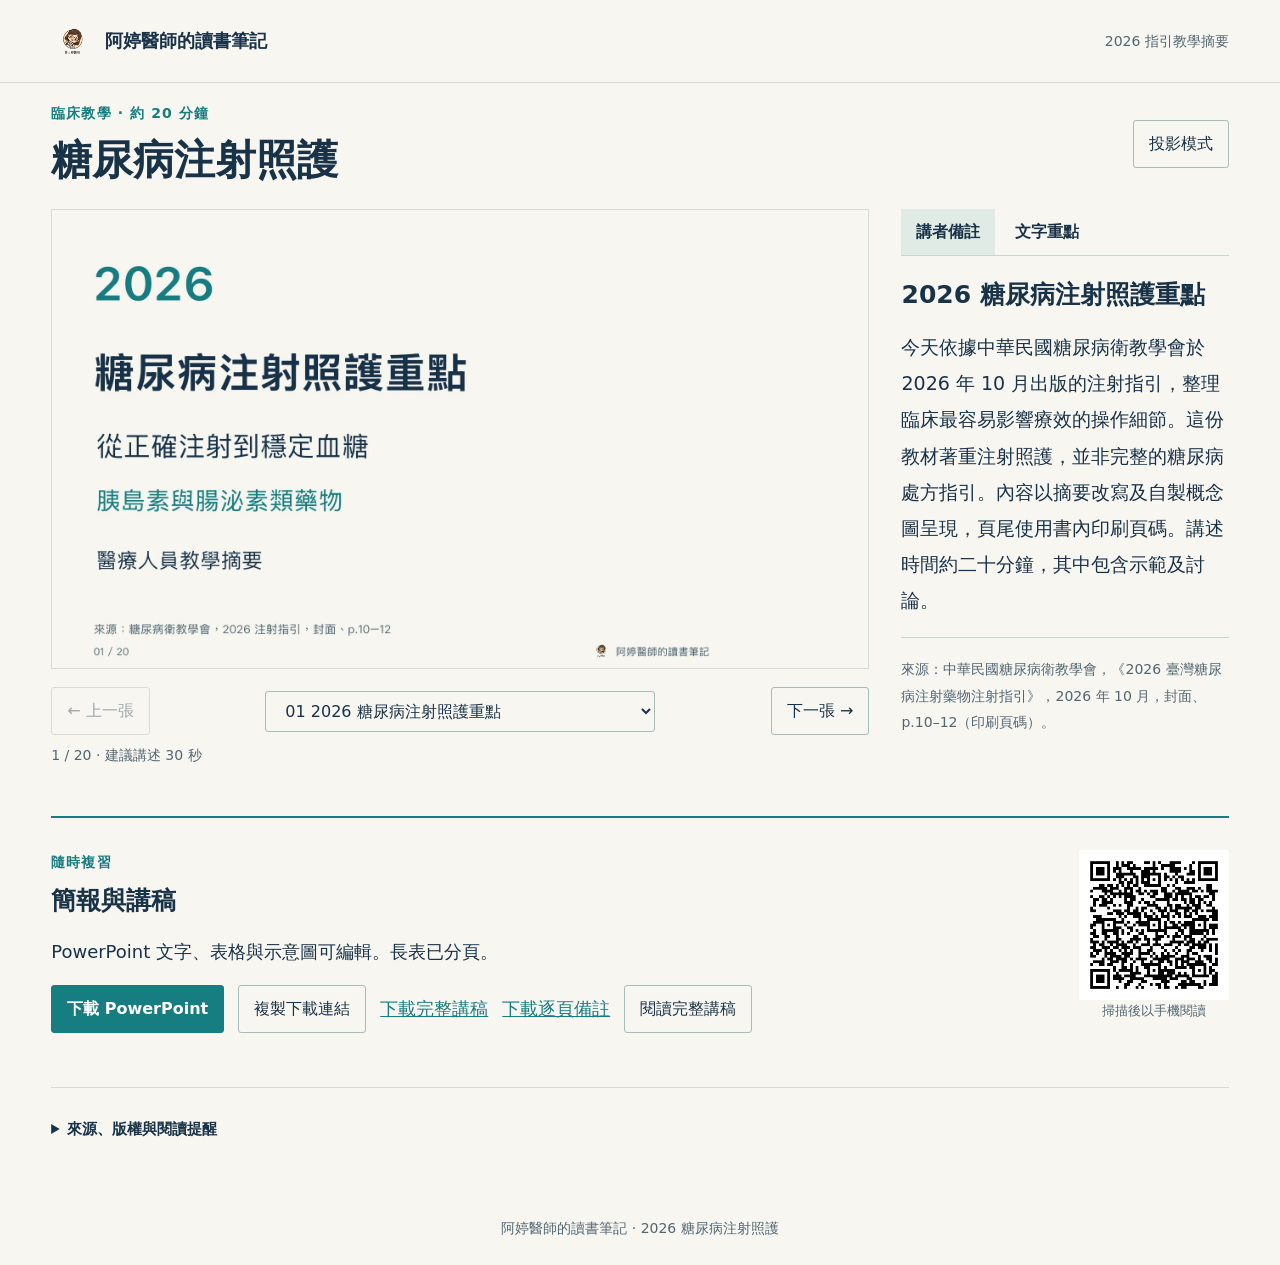
==== index.html @ 989b22d7 "Publish injection-care teaching deck and accessible slide website" ====
<!doctype html>
<html lang="zh-Hant"><head><meta charset="utf-8"><meta name="viewport" content="width=device-width,initial-scale=1"><meta name="description" content="2026 糖尿病注射照護重點：20 張臨床教學投影片、逐頁備註與完整講稿。摘要改寫，不提供原書下載。"><meta property="og:title" content="2026 糖尿病注射照護｜阿婷醫師的讀書筆記"><meta property="og:description" content="注射技巧、輪替、脂肪增生與腸泌素。20 張大字教學簡報及講稿。"><meta property="og:url" content="https://tsn4830-ui.github.io/diabetes-injection-guide-2026/"><meta property="og:image" content="https://tsn4830-ui.github.io/diabetes-injection-guide-2026/assets/og.png"><meta name="twitter:card" content="summary_large_image"><title>2026 糖尿病注射照護｜阿婷醫師的讀書筆記</title><link rel="icon" href="assets/logo.png"><link rel="stylesheet" href="style.css"></head>
<body><header><a class="brand" href="#"><img src="assets/logo.png" alt="阿婷醫師品牌標誌"><span>阿婷醫師的讀書筆記</span></a><span class="edition">2026 指引教學摘要</span></header>
<main><div class="heading"><div><p class="eyebrow">臨床教學 · 約 20 分鐘</p><h1>糖尿病注射照護</h1></div><button id="present" type="button">投影模式</button></div>
<div class="workspace"><section class="viewer" aria-label="投影片檢視器"><img id="slide" alt="第 1 張投影片" src="slides/slide_01.webp" width="1920" height="1080"><nav aria-label="投影片導覽"><button id="prev" type="button">← 上一張</button><label class="selector"><span class="sr">選擇投影片</span><select id="select"></select></label><button id="next" type="button">下一張 →</button></nav><p id="status" class="status" aria-live="polite"></p></section>
<aside><div class="tabs" role="tablist" aria-label="閱讀方式"><button id="note-tab" role="tab" aria-selected="true" aria-controls="notes">講者備註</button><button id="text-tab" role="tab" aria-selected="false" aria-controls="points">文字重點</button></div><section id="notes" role="tabpanel"><h2 id="note-title"></h2><p id="note-body"></p></section><section id="points" role="tabpanel" hidden><h2>本頁重點</h2><ul id="point-list"></ul></section><p id="source" class="source"></p></aside></div>
<section class="downloads"><div><p class="eyebrow">隨時複習</p><h2>簡報與講稿</h2><p>PowerPoint 文字、表格與示意圖可編輯。長表已分頁。</p><div class="actions"><a class="primary" id="pptx" href="2026糖尿病注射照護.pptx" download>下載 PowerPoint</a><button id="copy" type="button">複製下載連結</button><a href="完整講稿.md" download>下載完整講稿</a><a href="逐頁講者備註.md" download>下載逐頁備註</a><button id="speech-toggle" type="button" aria-expanded="false" aria-controls="speech">閱讀完整講稿</button></div><p id="download-status" aria-live="polite"></p><p id="webview" hidden>若在 Facebook 或 Instagram 內無法下載，請用 Safari 或 Chrome 開啟。</p></div><figure><img src="assets/site-qr.png" width="150" height="150" alt="教學網站 QR code"><figcaption>掃描後以手機閱讀</figcaption></figure></section>
<section id="speech" hidden><h2>完整講稿</h2><div id="speech-body"></div></section>
<details class="reference"><summary>來源、版權與閱讀提醒</summary><p>主要來源：中華民國糖尿病衛教學會，《2026 臺灣糖尿病注射藥物注射指引》，2026 年 10 月。<a href="https://www.tade.org.tw/" target="_blank" rel="noopener">學會官方網站</a>。</p><p>本教材為教學摘要改寫，非學會官方教材或勘誤。原書著作權歸原權利人。本站不提供原 PDF、掃描頁或原書圖片，不代表取得原書重製授權。</p><p>兒童較長針頭角度與保存期限的原文差異，見第 19 張。藥品與裝置操作以各產品最新仿單及個別臨床評估為準。</p><p>本站以系統字型呈現，未散布字型檔案。概念圖採原創排版，不是人體定位或解剖量測圖。</p></details></main><footer>阿婷醫師的讀書筆記 · 2026 糖尿病注射照護</footer><script src="data.js"></script><script src="app.js"></script></body></html>
---- style.css ----
*{box-sizing:border-box}body{margin:0;background:#f8f6f0;color:#183248;font-family:"PingFang TC","Noto Sans TC",system-ui,sans-serif;font-size:18px;line-height:1.75}header{max-width:1540px;margin:auto;padding:20px 4vw;border-bottom:1px solid #d6ddd7;display:flex;align-items:center;justify-content:space-between}.brand{display:flex;gap:12px;align-items:center;text-decoration:none;font-weight:700;color:#183248}.brand img{width:42px;height:42px;object-fit:contain}.edition{color:#526773;font-size:14px}main{max-width:1540px;margin:auto;padding:18px 4vw 50px}.heading{display:flex;align-items:center;justify-content:space-between;margin:0 0 22px}h1{font-size:clamp(28px,3.2vw,46px);line-height:1.3;margin:0}h2{font-size:25px;line-height:1.5;margin:0 0 16px}.eyebrow{color:#167d80;letter-spacing:.08em;font-size:14px;font-weight:700;margin:0 0 8px}.workspace{display:grid;grid-template-columns:minmax(0,2.5fr) minmax(280px,1fr);gap:32px}.viewer{min-width:0}#slide{display:block;width:100%;height:auto;aspect-ratio:16/9;object-fit:contain;border:1px solid #d6ddd7}nav{display:flex;align-items:center;gap:12px;justify-content:space-between;margin-top:18px}button,a.primary,select{font:inherit;font-size:16px;border:1px solid #a7bdb7;border-radius:3px;background:transparent;color:#183248;padding:9px 15px;cursor:pointer}button:hover,button[aria-selected=true]{background:#e0ebe5}button:disabled{opacity:.4;cursor:default}button:focus-visible,a:focus-visible,select:focus-visible,summary:focus-visible{outline:3px solid #167d80;outline-offset:4px}a{color:#167d80}select{width:100%;max-width:390px}.selector{flex:1;text-align:center}.status{font-size:14px;color:#526773;margin:8px 0 0}.tabs{display:flex;gap:5px;border-bottom:1px solid #c8d6d0;margin-bottom:20px}.tabs button{border:0;border-radius:0;font-weight:700}aside p{margin-top:0;font-size:19px;line-height:1.9}aside{max-height:760px;overflow:auto}.source{font-size:14px!important;color:#526773;border-top:1px solid #c8d6d0;padding-top:18px}.downloads{margin-top:48px;padding:32px 0;border-top:2px solid #167d80;border-bottom:1px solid #d6ddd7;display:flex;gap:24px;justify-content:space-between}.downloads p{margin-top:0}.actions{display:flex;flex-wrap:wrap;gap:14px;align-items:center}a.primary{background:#167d80;color:white;text-decoration:none;border-color:#167d80;font-weight:700}figure{margin:0;text-align:center;flex-shrink:0}figure img{display:block}figcaption{font-size:13px;color:#526773}#download-status{font-size:14px;min-height:1em;margin:8px 0 0}#speech{max-width:880px;padding-top:35px}#speech article{padding:20px 0;border-bottom:1px solid #d6ddd7}#speech article h3{font-size:22px}.reference{margin-top:28px;color:#526773;font-size:15px}summary{cursor:pointer;font-weight:700;color:#183248}footer{text-align:center;padding:24px;font-size:14px;color:#526773}.sr{position:absolute;width:1px;height:1px;padding:0;margin:-1px;overflow:hidden;clip:rect(0,0,0,0)}body.projector header,body.projector .heading,body.projector aside,body.projector .downloads,body.projector .reference,body.projector footer,body.projector #speech{display:none}body.projector main{padding:0;max-width:none}body.projector .workspace{display:block}body.projector #slide{height:calc(100vh - 90px);width:100%;border:0}body.projector nav{max-width:1000px;margin:8px auto}body.projector .status{text-align:center;margin:0}@media(max-width:960px){.workspace{grid-template-columns:1fr;gap:24px}aside{max-height:none}.downloads{margin-top:30px}header{padding:15px 4vw}.edition{display:none}.heading{margin-top:8px}.heading button{font-size:14px;padding:7px 10px}}@media(max-width:560px){body{font-size:17px}header .brand{font-size:16px}main{padding:18px 14px 35px}nav{gap:5px}nav button{font-size:14px;padding:8px}select{font-size:14px;max-width:185px;padding:8px 3px}.downloads{display:block}.downloads figure{margin-top:25px;display:inline-block}aside p{font-size:19px}.actions{gap:12px}.tabs button{font-size:17px}h2{font-size:23px}}
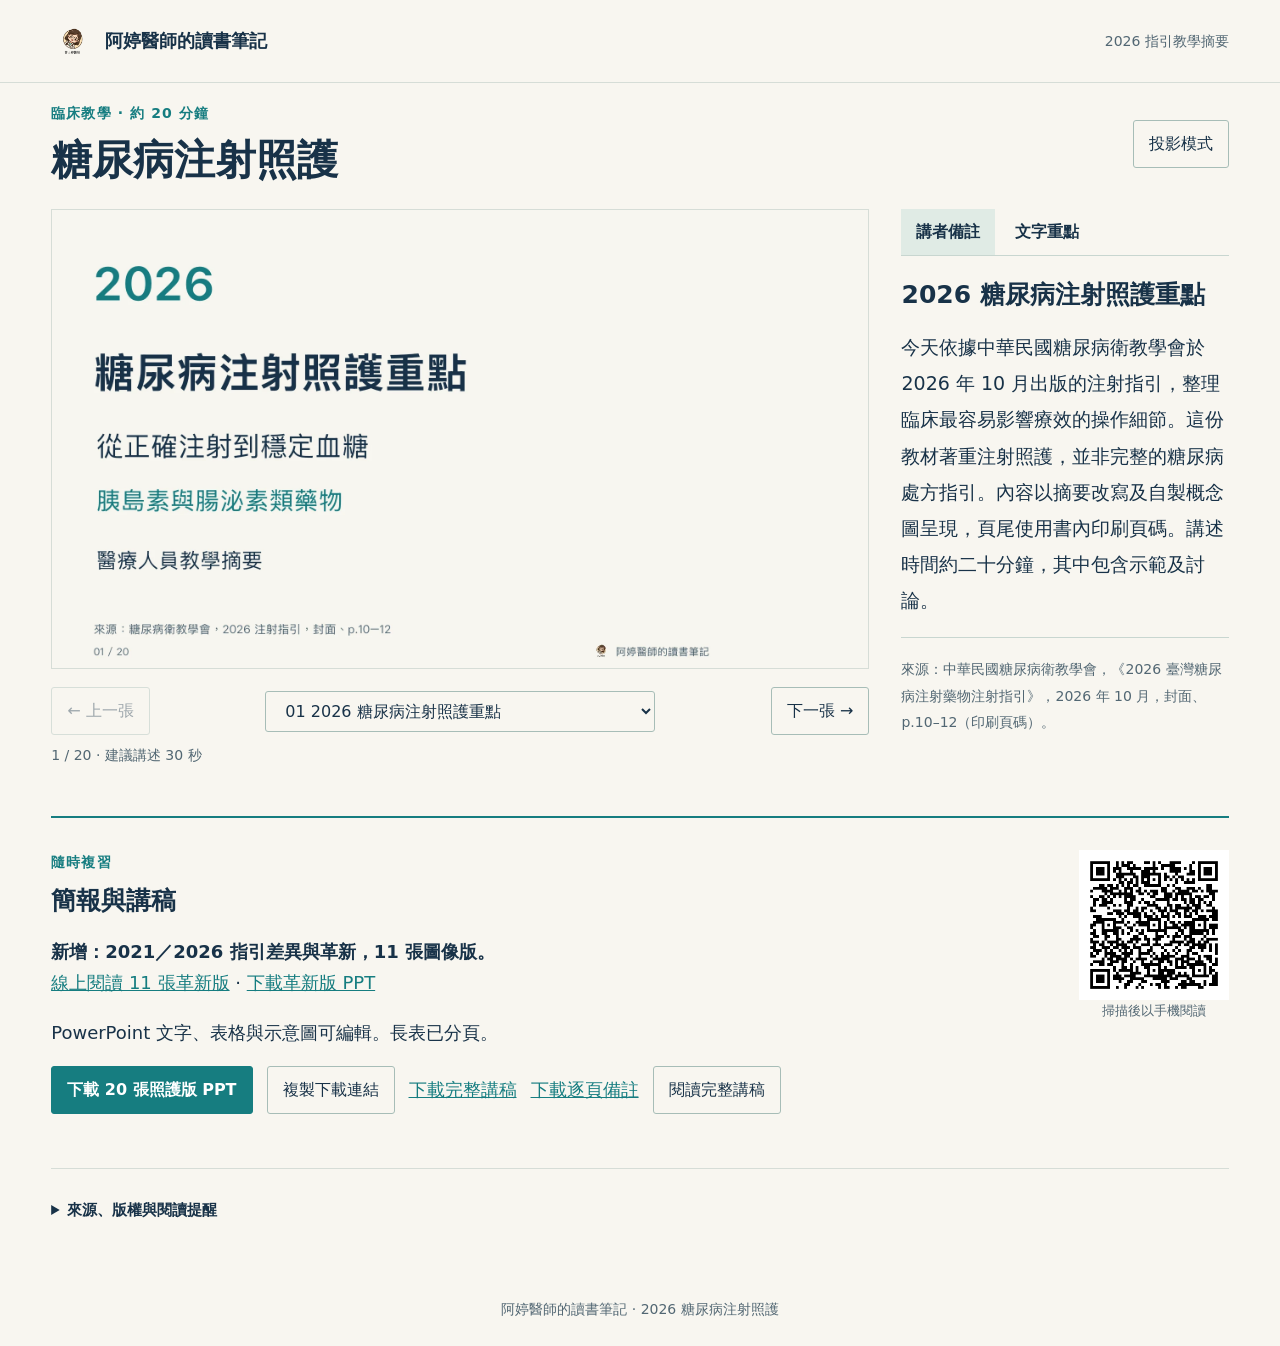
==== commit 9af3db7a: "Add 11-slide guideline innovation edition and download" ====
--- a/index.html
+++ b/index.html
@@ -4,6 +4,6 @@
 <main><div class="heading"><div><p class="eyebrow">臨床教學 · 約 20 分鐘</p><h1>糖尿病注射照護</h1></div><button id="present" type="button">投影模式</button></div>
 <div class="workspace"><section class="viewer" aria-label="投影片檢視器"><img id="slide" alt="第 1 張投影片" src="slides/slide_01.webp" width="1920" height="1080"><nav aria-label="投影片導覽"><button id="prev" type="button">← 上一張</button><label class="selector"><span class="sr">選擇投影片</span><select id="select"></select></label><button id="next" type="button">下一張 →</button></nav><p id="status" class="status" aria-live="polite"></p></section>
 <aside><div class="tabs" role="tablist" aria-label="閱讀方式"><button id="note-tab" role="tab" aria-selected="true" aria-controls="notes">講者備註</button><button id="text-tab" role="tab" aria-selected="false" aria-controls="points">文字重點</button></div><section id="notes" role="tabpanel"><h2 id="note-title"></h2><p id="note-body"></p></section><section id="points" role="tabpanel" hidden><h2>本頁重點</h2><ul id="point-list"></ul></section><p id="source" class="source"></p></aside></div>
-<section class="downloads"><div><p class="eyebrow">隨時複習</p><h2>簡報與講稿</h2><p>PowerPoint 文字、表格與示意圖可編輯。長表已分頁。</p><div class="actions"><a class="primary" id="pptx" href="2026糖尿病注射照護.pptx" download>下載 PowerPoint</a><button id="copy" type="button">複製下載連結</button><a href="完整講稿.md" download>下載完整講稿</a><a href="逐頁講者備註.md" download>下載逐頁備註</a><button id="speech-toggle" type="button" aria-expanded="false" aria-controls="speech">閱讀完整講稿</button></div><p id="download-status" aria-live="polite"></p><p id="webview" hidden>若在 Facebook 或 Instagram 內無法下載，請用 Safari 或 Chrome 開啟。</p></div><figure><img src="assets/site-qr.png" width="150" height="150" alt="教學網站 QR code"><figcaption>掃描後以手機閱讀</figcaption></figure></section>
+<section class="downloads"><div><p class="eyebrow">隨時複習</p><h2>簡報與講稿</h2><p><strong>新增：2021／2026 指引差異與革新，11 張圖像版。</strong><br><a href="innovation.html">線上閱讀 11 張革新版</a> · <a href="2026_%E8%87%BA%E7%81%A3%E7%B3%96%E5%B0%BF%E7%97%85%E6%B3%A8%E5%B0%84%E8%97%A5%E7%89%A9%E6%8C%87%E5%BC%95%E9%9D%A9%E6%96%B0.pptx" download>下載革新版 PPT</a></p><p>PowerPoint 文字、表格與示意圖可編輯。長表已分頁。</p><div class="actions"><a class="primary" id="pptx" href="2026糖尿病注射照護.pptx" download>下載 20 張照護版 PPT</a><button id="copy" type="button">複製下載連結</button><a href="完整講稿.md" download>下載完整講稿</a><a href="逐頁講者備註.md" download>下載逐頁備註</a><button id="speech-toggle" type="button" aria-expanded="false" aria-controls="speech">閱讀完整講稿</button></div><p id="download-status" aria-live="polite"></p><p id="webview" hidden>若在 Facebook 或 Instagram 內無法下載，請用 Safari 或 Chrome 開啟。</p></div><figure><img src="assets/site-qr.png" width="150" height="150" alt="教學網站 QR code"><figcaption>掃描後以手機閱讀</figcaption></figure></section>
 <section id="speech" hidden><h2>完整講稿</h2><div id="speech-body"></div></section>
 <details class="reference"><summary>來源、版權與閱讀提醒</summary><p>主要來源：中華民國糖尿病衛教學會，《2026 臺灣糖尿病注射藥物注射指引》，2026 年 10 月。<a href="https://www.tade.org.tw/" target="_blank" rel="noopener">學會官方網站</a>。</p><p>本教材為教學摘要改寫，非學會官方教材或勘誤。原書著作權歸原權利人。本站不提供原 PDF、掃描頁或原書圖片，不代表取得原書重製授權。</p><p>兒童較長針頭角度與保存期限的原文差異，見第 19 張。藥品與裝置操作以各產品最新仿單及個別臨床評估為準。</p><p>本站以系統字型呈現，未散布字型檔案。概念圖採原創排版，不是人體定位或解剖量測圖。</p></details></main><footer>阿婷醫師的讀書筆記 · 2026 糖尿病注射照護</footer><script src="data.js"></script><script src="app.js"></script></body></html>
